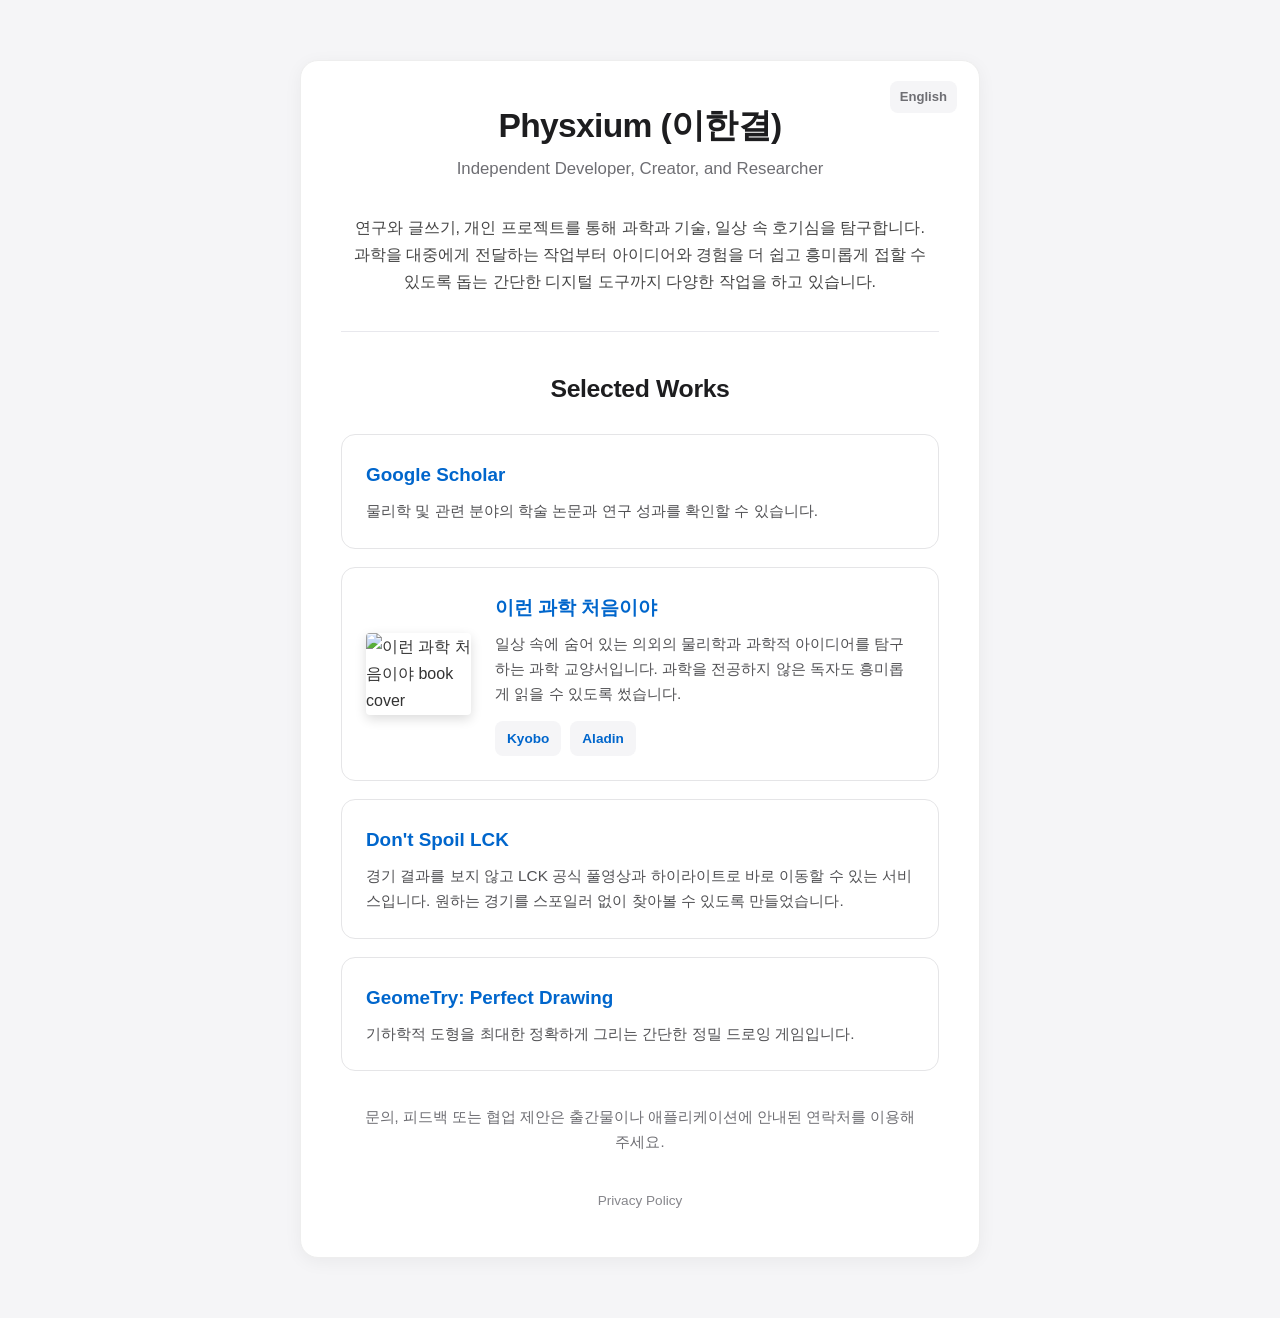
==== ko.html @ 8f863196 "Create ko.html" ====
<!DOCTYPE html>
<html lang="ko">
<head>
    <meta charset="UTF-8">
    <meta name="viewport" content="width=device-width, initial-scale=1.0">

    <title>Physxium | 이한결</title>

    <script async
        src="https://pagead2.googlesyndication.com/pagead/js/adsbygoogle.js?client=ca-pub-6908864739979028"
        crossorigin="anonymous"></script>

    <style>
        * {
            box-sizing: border-box;
        }

        body {
            margin: 0;
            padding: 60px 20px;

            font-family:
                -apple-system,
                BlinkMacSystemFont,
                "Segoe UI",
                Roboto,
                Helvetica,
                Arial,
                sans-serif;

            line-height: 1.7;
            color: #333;
            background-color: #f5f5f7;

            text-align: center;
        }

        .container {
            position: relative;

            width: 100%;
            max-width: 680px;

            margin: 0 auto;
            padding: 44px 40px;

            background: #ffffff;

            border: 1px solid #eeeeee;
            border-radius: 18px;

            box-shadow:
                0 4px 18px rgba(0, 0, 0, 0.05);
        }

        .language-link {
            position: absolute;
            top: 20px;
            right: 22px;

            padding: 5px 10px;

            color: #6e6e73;
            background: #f5f5f7;

            border-radius: 8px;

            font-size: 0.82em;
            font-weight: 600;

            text-decoration: none;
        }

        .language-link:hover {
            background: #ebebef;
            color: #1d1d1f;
        }

        h1 {
            margin: 0 0 8px;

            color: #1d1d1f;

            font-size: 2.1em;
            line-height: 1.25;
            letter-spacing: -0.02em;
        }

        .subtitle {
            margin: 0 0 30px;

            color: #6e6e73;

            font-size: 1.05em;
        }

        .intro {
            margin: 0 auto;

            max-width: 590px;

            color: #444;
            font-size: 1em;
        }

        hr {
            border: 0;
            border-top: 1px solid #e8e8ed;

            margin: 36px 0;
        }

        h2 {
            margin: 0 0 24px;

            color: #1d1d1f;

            font-size: 1.55em;
            letter-spacing: -0.015em;
        }

        .app-list {
            width: 100%;
        }

        .app-card {
            margin-bottom: 18px;
            padding: 24px;

            background: #ffffff;

            border: 1px solid #e5e5e7;
            border-radius: 14px;

            text-align: left;

            transition:
                transform 0.18s ease,
                border-color 0.18s ease,
                box-shadow 0.18s ease;
        }

        .app-card:hover {
            transform: translateY(-2px);

            border-color: #d2d2d7;

            box-shadow:
                0 6px 18px rgba(0, 0, 0, 0.05);
        }

        .app-title {
            display: inline-block;

            margin-bottom: 7px;

            color: #0066cc;

            font-size: 1.18em;
            font-weight: 650;

            text-decoration: none;
        }

        a.app-title:hover {
            text-decoration: underline;
        }

        .app-card p {
            margin: 0;

            color: #515154;

            font-size: 0.96em;
            line-height: 1.65;
        }

        /* Book */

        .book-card {
            display: flex;
            align-items: center;

            gap: 24px;
        }

        .book-cover {
            width: 105px;
            height: auto;

            flex-shrink: 0;

            border-radius: 4px;

            box-shadow:
                0 4px 12px rgba(0, 0, 0, 0.14);
        }

        .book-info {
            flex: 1;
            min-width: 0;
        }

        .book-links {
            display: flex;
            flex-wrap: wrap;

            gap: 9px;

            margin-top: 14px;
        }

        .store-link {
            display: inline-block;

            padding: 6px 12px;

            color: #0066cc;
            background: #f5f5f7;

            border-radius: 8px;

            font-size: 0.85em;
            font-weight: 600;

            text-decoration: none;
        }

        .store-link:hover {
            background: #ebebef;
        }

        /* Footer */

        .contact {
            margin: 34px auto 0;

            max-width: 560px;

            color: #6e6e73;

            font-size: 0.92em;
        }

        .privacy-link {
            display: inline-block;

            margin-top: 34px;

            color: #86868b;

            font-size: 0.85em;

            text-decoration: none;
        }

        .privacy-link:hover {
            text-decoration: underline;
        }

        /* Mobile */

        @media (max-width: 560px) {
            body {
                padding: 20px 12px;
            }

            .container {
                padding: 58px 22px 34px;
                border-radius: 16px;
            }

            .language-link {
                top: 16px;
                right: 16px;
            }

            h1 {
                font-size: 1.7em;
            }

            .subtitle {
                font-size: 0.95em;
            }

            .book-card {
                gap: 17px;
                align-items: flex-start;
            }

            .book-cover {
                width: 82px;
            }

            .app-card {
                padding: 19px;
            }
        }

        @media (max-width: 400px) {
            .book-card {
                display: block;
            }

            .book-cover {
                width: 90px;
                margin-bottom: 18px;
            }
        }
    </style>
</head>

<body>

    <div class="container">

        <a
            class="language-link"
            href="https://physxium.github.io/"
        >
            English
        </a>

        <h1>Physxium (이한결)</h1>

        <p class="subtitle">
            Independent Developer, Creator, and Researcher
        </p>

        <p class="intro">
            연구와 글쓰기, 개인 프로젝트를 통해 과학과 기술,
            일상 속 호기심을 탐구합니다.
            과학을 대중에게 전달하는 작업부터 아이디어와 경험을
            더 쉽고 흥미롭게 접할 수 있도록 돕는 간단한 디지털 도구까지
            다양한 작업을 하고 있습니다.
        </p>


        <hr>


        <div class="app-list">

            <h2>Selected Works</h2>


            <!-- Google Scholar -->
            <div class="app-card">

                <a
                    class="app-title"
                    href="https://scholar.google.co.kr/citations?user=h7t9Xc8AAAAJ&hl=en"
                    target="_blank"
                    rel="noopener noreferrer"
                >
                    Google Scholar
                </a>

                <p>
                    물리학 및 관련 분야의 학술 논문과 연구 성과를 확인할 수 있습니다.
                </p>

            </div>


            <!-- Book -->
            <div class="app-card book-card">

                <img
                    class="book-cover"
                    src="https://image.aladin.co.kr/product/38469/4/cover500/k622135916_1.jpg"
                    alt="이런 과학 처음이야 book cover"
                >

                <div class="book-info">

                    <div class="app-title">
                        이런 과학 처음이야
                    </div>

                    <p>
                        일상 속에 숨어 있는 의외의 물리학과 과학적 아이디어를
                        탐구하는 과학 교양서입니다.
                        과학을 전공하지 않은 독자도 흥미롭게 읽을 수 있도록 썼습니다.
                    </p>

                    <div class="book-links">

                        <a
                            class="store-link"
                            href="https://product.kyobobook.co.kr/detail/S000219060590"
                            target="_blank"
                            rel="noopener noreferrer"
                        >
                            Kyobo
                        </a>

                        <a
                            class="store-link"
                            href="https://www.aladin.co.kr/shop/wproduct.aspx?ItemId=384690419&srsltid=AfmBOorhx1p-tOqRFV_rU4S-XtlKCU8qaZevTqndRdQcYyNnJcnn8GWZ"
                            target="_blank"
                            rel="noopener noreferrer"
                        >
                            Aladin
                        </a>

                    </div>

                </div>

            </div>


            <!-- Don't Spoil LCK -->
            <div class="app-card">

                <a
                    class="app-title"
                    href="https://physxium.github.io/dslck/"
                    target="_blank"
                    rel="noopener noreferrer"
                >
                    Don't Spoil LCK
                </a>

                <p>
                    경기 결과를 보지 않고 LCK 공식 풀영상과 하이라이트로
                    바로 이동할 수 있는 서비스입니다.
                    원하는 경기를 스포일러 없이 찾아볼 수 있도록 만들었습니다.
                </p>

            </div>


            <!-- GeomeTry -->
            <div class="app-card">

                <a
                    class="app-title"
                    href="https://play.google.com/store/apps/details?id=com.Physxium.GeomeTry&pcampaignid=web_share"
                    target="_blank"
                    rel="noopener noreferrer"
                >
                    GeomeTry: Perfect Drawing
                </a>

                <p>
                    기하학적 도형을 최대한 정확하게 그리는
                    간단한 정밀 드로잉 게임입니다.
                </p>

            </div>

        </div>


        <p class="contact">
            문의, 피드백 또는 협업 제안은
            출간물이나 애플리케이션에 안내된 연락처를 이용해 주세요.
        </p>


        <a
            class="privacy-link"
            href="https://physxium.github.io/privacy.html"
        >
            Privacy Policy
        </a>

    </div>

</body>
</html>
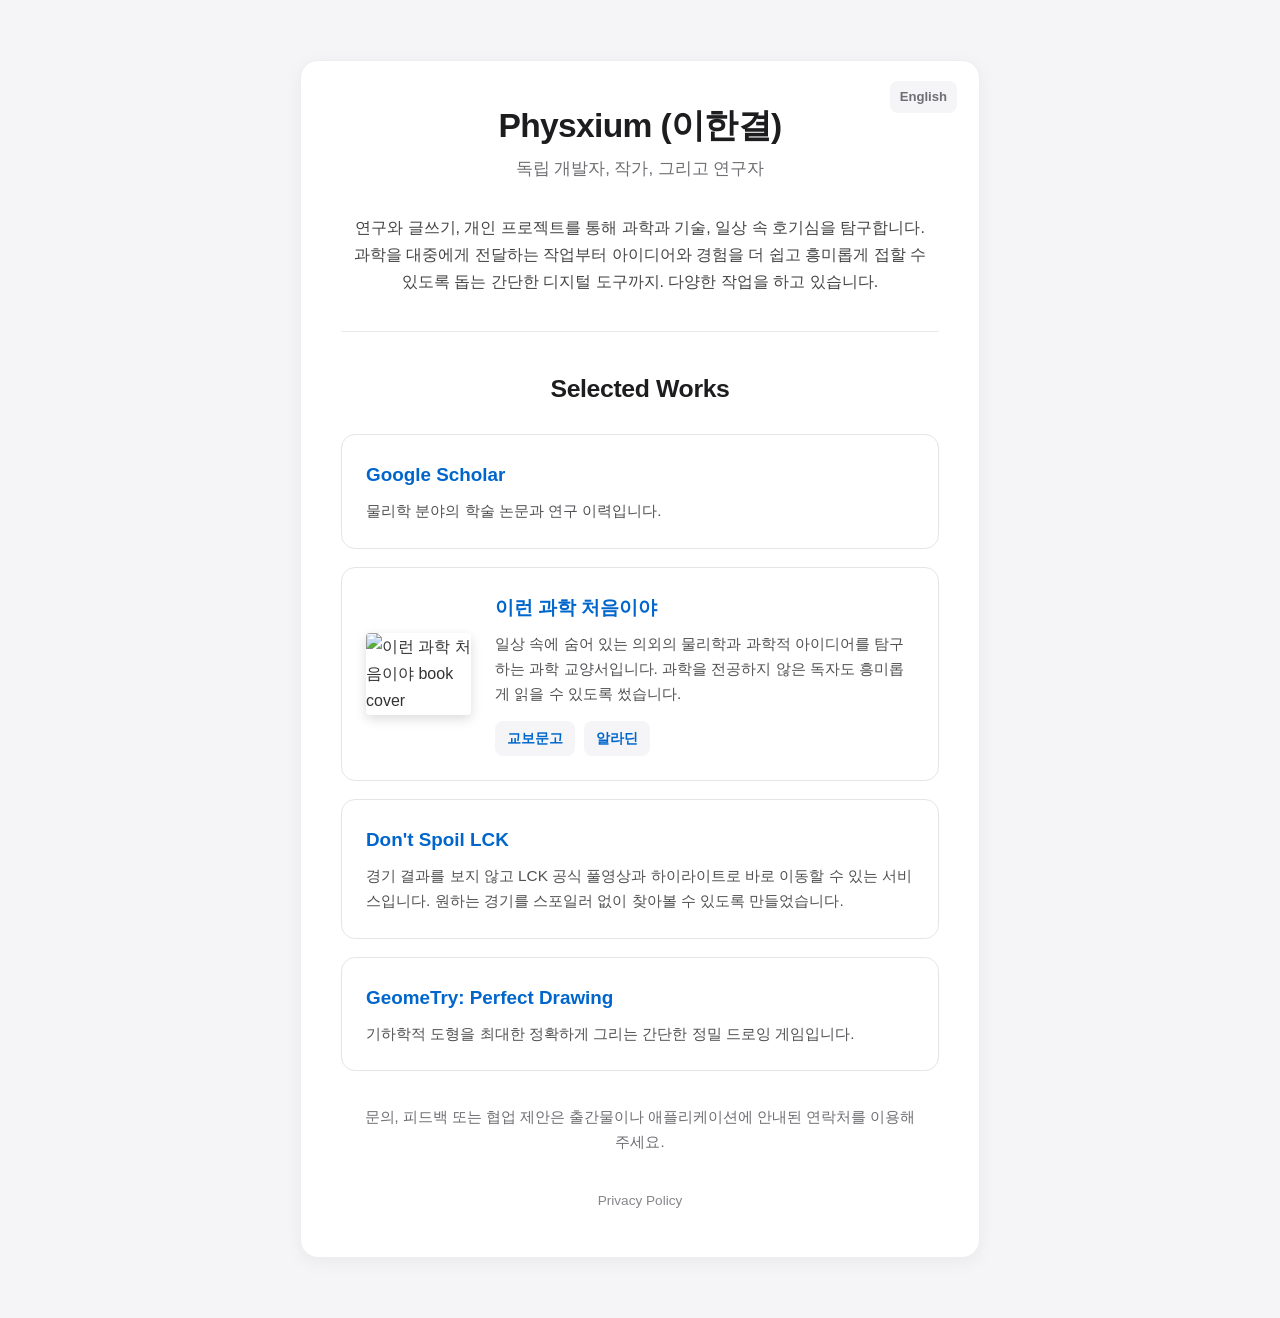
==== commit d123cc93: "Update ko.html" ====
--- a/ko.html
+++ b/ko.html
@@ -324,14 +324,14 @@
         <h1>Physxium (이한결)</h1>
 
         <p class="subtitle">
-            Independent Developer, Creator, and Researcher
+            독립 개발자, 작가, 그리고 연구자
         </p>
 
         <p class="intro">
             연구와 글쓰기, 개인 프로젝트를 통해 과학과 기술,
             일상 속 호기심을 탐구합니다.
             과학을 대중에게 전달하는 작업부터 아이디어와 경험을
-            더 쉽고 흥미롭게 접할 수 있도록 돕는 간단한 디지털 도구까지
+            더 쉽고 흥미롭게 접할 수 있도록 돕는 간단한 디지털 도구까지.
             다양한 작업을 하고 있습니다.
         </p>
 
@@ -357,7 +357,7 @@
                 </a>
 
                 <p>
-                    물리학 및 관련 분야의 학술 논문과 연구 성과를 확인할 수 있습니다.
+                    물리학 분야의 학술 논문과 연구 이력입니다.
                 </p>
 
             </div>
@@ -392,7 +392,7 @@
                             target="_blank"
                             rel="noopener noreferrer"
                         >
-                            Kyobo
+                            교보문고
                         </a>
 
                         <a
@@ -401,7 +401,7 @@
                             target="_blank"
                             rel="noopener noreferrer"
                         >
-                            Aladin
+                            알라딘
                         </a>
 
                     </div>
